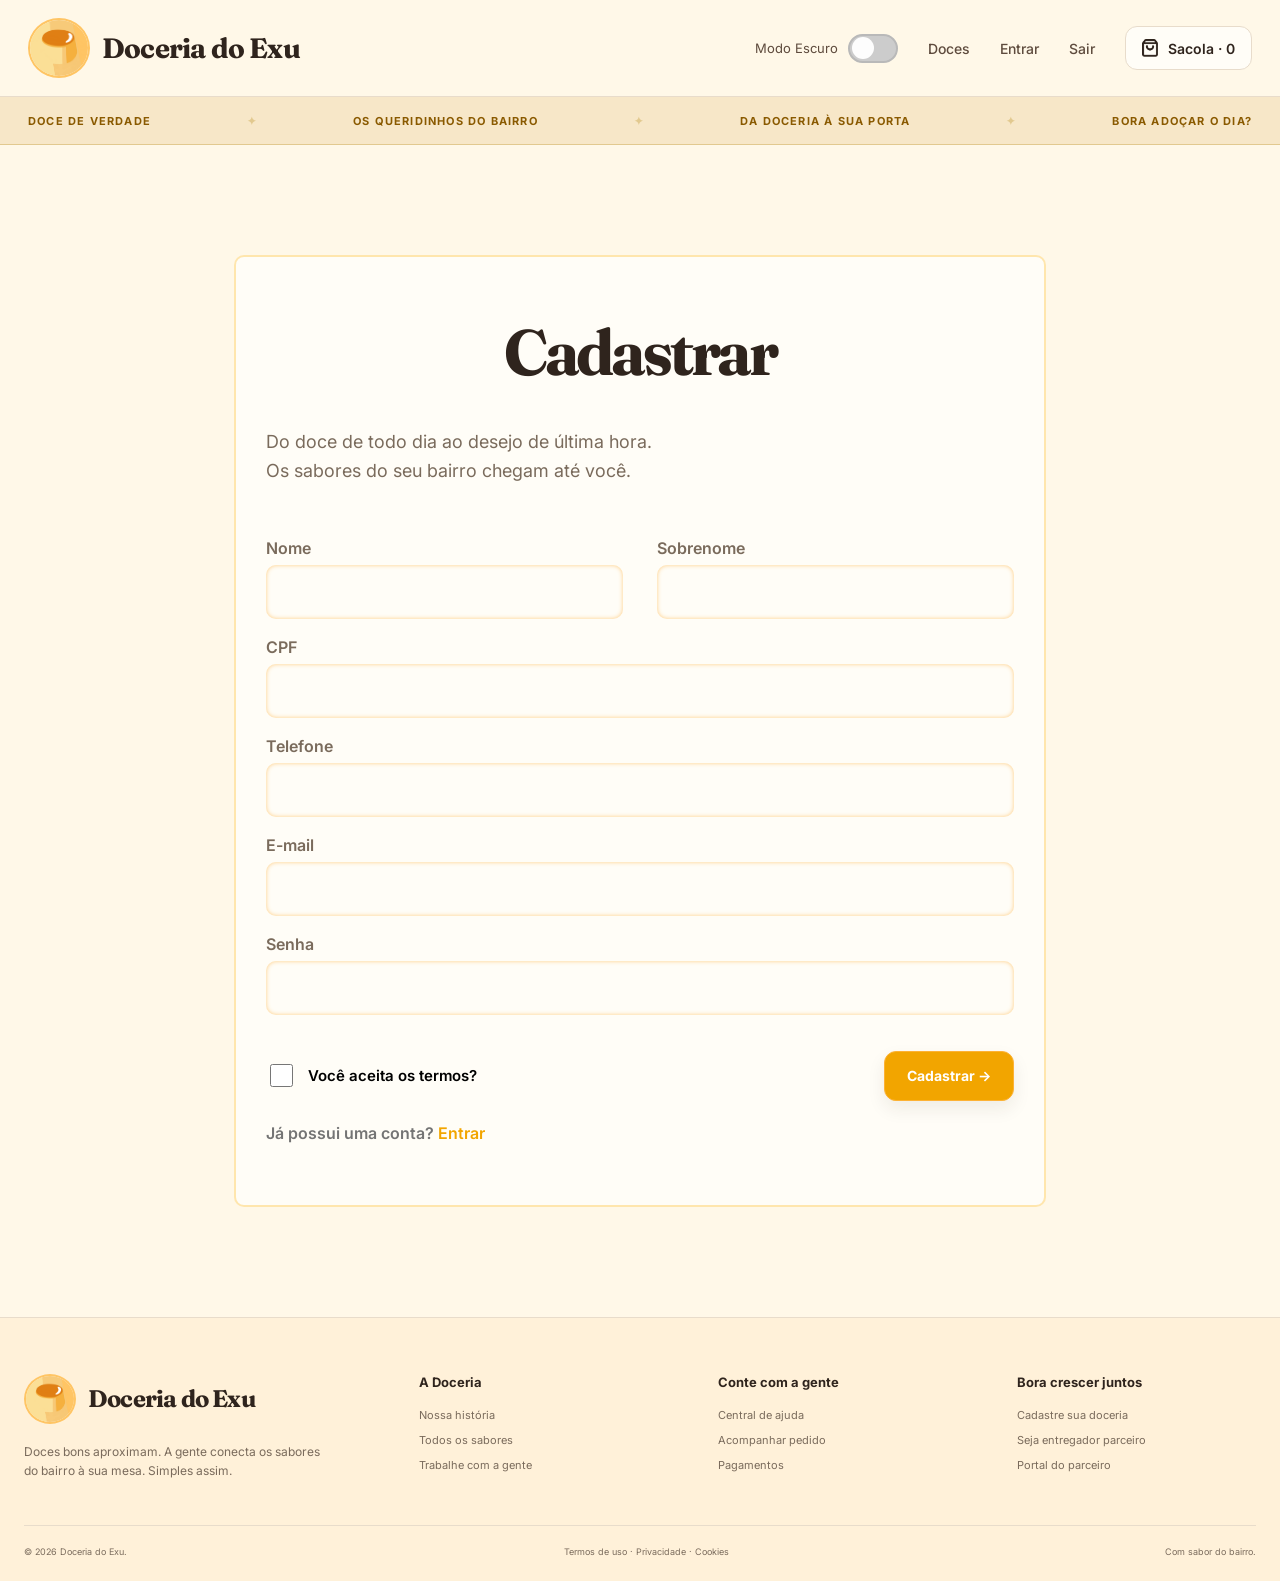
==== cadastro.html @ 5382df93 "Add files via upload" ====
<!doctype html>
<html lang="pt-BR">
<head>
  <meta charset="UTF-8">
  <meta name="viewport" content="width=device-width, initial-scale=1.0">
  <title>Cadastrar | Doceria do Exu</title>
  <link rel="stylesheet" href="style.css">
  <script src="script.js" defer></script>
</head>

<body>
  <header class="header">
    <a class="brand" href="index.html">
      <span class="brand-logo">
        <img src="Logo.png" alt="">
      </span>
      <span>Doceria do Exu</span>
    </a>

    <nav class="header-nav">
      <div class="darkMode">
        <p>Modo Escuro</p>
        <label class="btnDark">
          <input type="checkbox" id="btnDark">
          <div class="bolinha"></div>
        </label>
      </div>
      <a href="doces.html">Doces</a>
      <a href="entrar.html">Entrar</a>
      <a class="Sair">Sair</a>
      <a class="bag-button" href="sacola.html">
        <div class="img"></div>
        Sacola · 0
      </a>
    </nav>
  </header>

  <div class="benefits">
    <span>DOCE DE VERDADE</span>
    <b>✦</b>
    <span>OS QUERIDINHOS DO BAIRRO</span>
    <b>✦</b>
    <span>DA DOCERIA À SUA PORTA</span>
    <b>✦</b>
    <span>BORA ADOÇAR O DIA?</span>
  </div>

  <main class="auth-main">
    <form class="auth-card" action="#" method="post">
      <h1>Cadastrar</h1>

      <p class="auth-description">
        Do doce de todo dia ao desejo de última hora.<br>
        Os sabores do seu bairro chegam até você.
      </p>

      <div class="form-row">
        <label>
          Nome
          <input type="text" name="nome" required>
        </label>

        <label>
          Sobrenome
          <input type="text" name="sobrenome" required>
        </label>
      </div>

      <label>
        CPF
        <input type="text" name="cpf" inputmode="numeric" required>
      </label>

      <label>
        Telefone
        <input type="tel" name="telefone" required>
      </label>

      <label>
        E-mail
        <input type="email" name="email" required>
      </label>

      <label>
        Senha
        <input type="password" name="senha" required>
      </label>

      <div class="form-footer">
        <label class="checkbox-label">
          <input type="checkbox" name="termos" required>
          Você aceita os termos?
        </label>

        <button class="primary-button" type="submit">
          Cadastrar →
        </button>
      </div>

      <p class="auth-switch">
        Já possui uma conta?
        <a href="entrar.html">Entrar</a>
      </p>
    </form>
  </main>
  <footer class="footer">
    <div class="footer-content container">
      <div class="footer-about">
        <a class="brand" href="index.html">
          <span class="brand-logo">
            <img src="Logo.png" alt="">
          </span>
          <span>Doceria do Exu</span>
        </a>

        <p>
          Doces bons aproximam. A gente conecta os sabores do bairro
          à sua mesa. Simples assim.
        </p>
      </div>

      <div class="footer-column">
        <h3>A Doceria</h3>
        <a href="#">Nossa história</a>
        <a href="doces.html">Todos os sabores</a>
        <a href="#">Trabalhe com a gente</a>
      </div>

      <div class="footer-column">
        <h3>Conte com a gente</h3>
        <a href="#">Central de ajuda</a>
        <a href="pedidos.html">Acompanhar pedido</a>
        <a href="#">Pagamentos</a>
      </div>

      <div class="footer-column">
        <h3>Bora crescer juntos</h3>
        <a href="#">Cadastre sua doceria</a>
        <a href="#">Seja entregador parceiro</a>
        <a href="#">Portal do parceiro</a>
      </div>
    </div>

    <div class="footer-bottom container">
      <span>© 2026 Doceria do Exu.</span>
      <span>Termos de uso · Privacidade · Cookies</span>
      <span>Com sabor do bairro.</span>
    </div>
  </footer>
</body>
</html>
</body>
</html>
---- style.css ----
@import url("https://fonts.googleapis.com/css2?family=Fraunces:opsz,wght@9..144,700&family=Inter:wght@400;500;600;700;800&display=swap");

:root {
  --background: #fff8e8;
  --background-light: #fffdf7;
  --benefit-background: #f7e7c8;
  --white: #FFFDF7;

  --text: #2f241d;
  --text-secondary: #7a6b5c;
  --text-medium: #5e4b3d;

  --orange-text: #8A5A00;
  --orange: #f2a500;
  --orange-dark: #c98900;
  --yellow-border: #e2c98f;
  --border: #e8dccb;

  --green: #39714c;
  --red: #9d5149;

  --title-font: "Fraunces", Georgia, serif;
  --body-font: "Inter", Arial, sans-serif;

  --rodape: #fff1d9;

  --cor-borda-btnDark: #b9b9b9;
  --cor-btnDark: #ccc;
  

}

.dark{
  --background: #271d17;
  --background-light: #3A2C22;
  --benefit-background: #3A2A1D;
  --white: #241A14;

  --orange-text: #d69813;
  --text: #F3E7D8;
  --text-secondary: #CDBBA8;
  --text-medium: #F3E7D8;

  --orange: #F2A500;
  --orange-dark: #c98900;
  --yellow-border: #6A4F3A;
  --border: #6A4F3A;

  --green: #39714c;
  --red: #9d5149;

  --title-font: "Fraunces", Georgia, serif;
  --body-font: "Inter", Arial, sans-serif;

  --rodape: #30251e;

  --cor-borda-btnDark: #df993de0;
  --cor-btnDark: #cc9a5adc;
  

}

.darkMode {
    font-size: 13px;
    font-weight: normal;
    display: flex;
    align-items: center;
    margin-left: 15px;
}

.btnDark {
    width: 50px;
    height: 29px;
    border-radius: 100px;
    background-color: var(--cor-btnDark);
    border: solid 2.5px var(--cor-borda-btnDark);
    margin-left: 10px;
    cursor: pointer;
    display: flex;
    align-items: center;
    position: relative;
    padding: 0 0.8px;
}

.btnDark input {
    display: none;
}

.bolinha {
    width: 22px;
    height: 22px;
    background-color: #fffffff5;
    border-radius: 50%;
    transition: 0.2s;
    margin-left: 1px;
    
}

.dark .bolinha {
    margin-left: 22px;

}


.dark .bag-button .img{
  width: 18px;
  height: 18px;
  background-image: url(sacoladark.png);
  background-size:contain;
  background-repeat: no-repeat;
}


* {
  box-sizing: border-box;
}

html {
  scroll-behavior: smooth;
}

body {
  min-width: 320px;
  min-height: 100vh;
  margin: 0;
  color: var(--text);
  background: var(--background);
  font-family: var(--body-font);
}

img {
  display: block;
  max-width: 100%;
}

a {
  color: inherit;
  text-decoration: none;
}

button,
input,
textarea {
  font: inherit;
}

button,
a {
  cursor: pointer;
  transition:
    transform 0.18s ease,
    box-shadow 0.18s ease,
    background-color 0.18s ease;
}

button:hover,
a:hover {
  transform: translateY(-1px);
}

button:focus-visible,
a:focus-visible,
input:focus-visible,
textarea:focus-visible {
  outline: 3px solid #c9890070;
  outline-offset: 3px;
}

h1,
h2,
h3,
p {
  margin-top: 0;
  margin-bottom: 0;
}

h1,
h2 {
  font-family: var(--title-font);
}

.container {
  width: min(1280px, calc(100% - 48px));
  margin-right: auto;
  margin-left: auto;
}

.header {
  min-height: 96px;
  padding: 18px max(28px, calc((100% - 1280px) / 2));
  display: flex;
  align-items: center;
  justify-content: space-between;
  gap: 30px;
  border-bottom: 1px solid var(--border);
  background: var(--background);
}

.brand {
  display: flex;
  align-items: center;
  gap: 12px;
  color: var(--text);
  font-family: var(--title-font);
  font-size: 28px;
  font-weight: 700;
  letter-spacing: -0.8px;
}

.brand-logo {
  width: 62px;
  height: 60px;
  flex: none;
  overflow: hidden;
  border: 2px solid #ffc564;
  border-radius: 50%;
  background: var(--orange);
}

.brand-logo img {
  width: 100%;
  height: 100%;
  object-fit: cover;
}

.header-nav {
  display: flex;
  align-items: center;
  gap: 30px;
  color: var(--text-medium);
  font-size: 14px;
  font-weight: 500;
}

.bag-button {
  min-height: 44px;
  padding: 0 16px;
  display: inline-flex;
  align-items: center;
  gap: 8px;
  border: 1px solid var(--border);
  border-radius: 12px;
  background: var(--white);
  color: var(--text);
  font-weight: 600;
}

.bag-button .img {
  width: 18px;
  height: 18px;
  background-image: url(sacola.png);
  background-size: contain;
  background-repeat: no-repeat;
}

.benefits {
  min-height: 48px;
  padding: 0 max(28px, calc((100% - 1280px) / 2));
  display: flex;
  align-items: center;
  justify-content: space-between;
  gap: 18px;
  border-bottom: 1px solid var(--yellow-border);
  background: var(--benefit-background);
  color: var(--orange-text);
  font-size: 11px;
  font-weight: 700;
  letter-spacing: 1.2px;
}

.benefits b {
  color: var(--yellow-border);
}

.primary-button {
  min-height: 50px;
  padding: 0 22px;
  display: inline-flex;
  align-items: center;
  justify-content: center;
  border: 1px solid #fdb235;
  border-radius: 12px;
  background: var(--orange);
  color: #fff;
  font-size: 14px;
  font-weight: 700;
  box-shadow: 0 8px 18px rgba(47, 36, 29, 0.08);
}

.hero {
  position: relative;
  padding-top: 415px;
}

.hero-background {
  position: absolute;
  inset: 0 0 auto;
  width: 100%;
  height: 450px;
  object-fit: cover;
  object-position: center 55%;
}

.hero-card {
  position: relative;
  z-index: 1;
  min-height: 510px;
  padding: 30px;
  border: 2px solid var(--border);
  border-radius: 10px;
  background: var(--white);
  margin-top: 80px;
}

.pill {
  display: inline-flex;
  padding: 8px 12px;
  border: 1px solid var(--orange);
  border-radius: 999px;
  background: var(--background);
  color: var(--orange);
  font-size: 12px;
  font-weight: 700;
  letter-spacing: 1.5px;
}

.hero-card h1 {
  margin: 18px 0 14px;
  font-size: 48px;
  line-height: 1.02;
  letter-spacing: -3.2px;
}

.hero-description {
  color: var(--text-secondary);
  font-size: 15px;
  line-height: 1.6;
}

.field-title {
  display: block;
  margin-top: 24px;
  font-size: 13px;
  font-weight: 600;
}

.address-box {
  min-height: 70px;
  margin-top: 12px;
  padding: 9px 10px 9px 18px;
  display: flex;
  align-items: center;
  gap: 12px;
  border: 1px solid var(--orange);
  border-radius: 18px;
  background: var(--background-light);
}

.address-box > img {
  width: 20px;
  height: 20px;
}

.address-text {
  flex: 1;
  font-size: 14px;
}

.address-text small {
  display: block;
  margin-bottom: 3px;
  color: var(--orange);
  font-size: 10px;
  font-weight: 600;
}

.location-button {
  margin-top: 12px;
  padding: 5px 0;
  display: flex;
  align-items: center;
  gap: 6px;
  border: 0;
  border-bottom: 1px solid var(--yellow-border);
  background: transparent;
  color: #cc9623;
  font-size: 13px;
  font-weight: 600;
}

.location-button img {
  width: 16px;
  height: 16px;
}

.rating {
  width: max-content;
  margin-top: 26px;
  padding: 12px 14px;
  border: 1px solid var(--yellow-border);
  border-radius: 16px;
  background: var(--background);
}

.rating strong {
  letter-spacing: 2px;
}

.rating span {
  margin-left: 18px;
  color: #8a7a68;
  font-size: 13px;
}

.section {
  padding-top: 56px;
  padding-bottom: 48px;
}

.section-heading {
  display: flex;
  align-items: flex-end;
  justify-content: space-between;
  gap: 24px;
}

.section-heading small,
.offer-content small,
.repeat-card small {
  display: block;
  margin-bottom: 10px;
  color: var(--orange-dark);
  font-size: 11px;
  font-weight: 700;
  letter-spacing: 1.8px;
}

.section-heading h2 {
  margin-bottom: 0;
  font-size: 38px;
  line-height: 1.1;
  letter-spacing: -1.3px;
}

.section-heading p {
  margin: 8px 0 0;
  color: var(--text-secondary);
  font-size: 15px;
}

.section-heading > a {
  color: var(--orange-dark);
  font-size: 14px;
  font-weight: 600;
}

.category-grid {
  margin-top: 32px;
  display: grid;
  grid-template-columns: repeat(6, 1fr);
  gap: 24px;
}

.category {
  display: flex;
  flex-direction: column;
  align-items: center;
  gap: 14px;
  font-size: 14px;
  font-weight: 600;
}

.category img {
  width: 116px;
  height: 108px;
  border-radius: 999px;
  background: #f0ebe1;
  object-fit: cover;
}

.offers {
  padding-bottom: 64px;
  display: grid;
  grid-template-columns: 1fr 1fr;
  gap: 24px;
}

.offer-card {
  position: relative;
  min-height: 254px;
  padding: 28px;
  overflow: hidden;
  border: 1px solid var(--border);
  border-radius: 24px;
  background: var(--white);
}

.offer-content {
  position: relative;
  z-index: 1;
}

.offer-card h2 {
  font-size: 30px;
  line-height: 1.05;
}

.offer-card button,
.offer-card a {
  display: inline-flex;
  margin: 4px 0 14px;
  padding: 9px 12px;
  border: 1px solid #fdb235;
  border-radius: 10px;
  background: var(--orange);
  color: #fff;
  font-size: 12px;
  font-weight: 700;
}

.offer-card p {
  width: 48%;
  color: var(--text-secondary);
  font-size: 10px;
}

.offer-card > img {
  position: absolute;
  inset: 0 0 0 auto;
  width: 42%;
  height: 100%;
  border-radius: 44px 0 0 44px;
  object-fit: cover;
}

.popular-section {
  padding: 64px 0;
  
}

.product-grid {
  display: grid;
  grid-template-columns: repeat(3, 1fr);
  gap: 20px;
}

.product-grid-four {
  margin-top: 30px;
  grid-template-columns: repeat(4, 1fr);
  gap: 24px;
}

.product-card {
  overflow: hidden;
  border: 1px solid var(--border);
  border-radius: 18px;
  background: #fff;
}

.product-image {
  position: relative;
  height: 182px;
  overflow: hidden;
}

.product-image > img {
  width: 100%;
  height: 100%;
  object-fit: cover;
}

.product-image > span {
  position: absolute;
  top: 12px;
  left: 12px;
  padding: 6px 10px;
  border-radius: 999px;
  background: var(--background-accent);
  color: #8a5a00;
  font-size: 10px;
  font-weight: 600;
}

.product-content {
  padding: 16px;
  background-color: var(--white);
}

.product-content > small {
  color: #8a5a00;
  font-size: 10px;
  font-weight: 700;
  letter-spacing: 1px;
}

.product-content h3 {
  min-height: 40px;
  margin: 6px 0;
  font-size: 17px;
  font-weight: 500;
  line-height: 1.15;
}

.product-content > p {
  min-height: 38px;
  margin-bottom: 6px;
  color: var(--text-secondary);
  font-size: 12px;
  line-height: 1.55;
}

.product-time {
  color: var(--text-secondary);
  font-size: 11px;
}

.product-bottom {
  margin-top: 12px;
  display: flex;
  align-items: center;
  justify-content: space-between;
  gap: 12px;
}

.product-bottom strong {
  font-size: 18px;
}

.product-bottom button {
  min-height: 42px;
  padding: 0 14px;
  border: 1px solid var(--orange);
  border-radius: 12px;
  background: var(--orange);
  color: var(--text);
  font-size: 13px;
  font-weight: 600;
}

.steps-section {
  padding-top: 76px;
  padding-bottom: 76px;
}

.steps-grid {
  margin-top: 30px;
  display: grid;
  grid-template-columns: repeat(3, 1fr);
  gap: 60px;
}

.step {
  display: flex;
  align-items: flex-start;
  gap: 14px;
}

.step-number {
  width: 42px;
  height: 42px;
  flex: none;
  display: grid;
  place-items: center;
  border-radius: 12px;
  background: #ffc45d;
  color: #8a5a00;
  font-size: 11px;
  font-weight: 700;
}

.step small {
  font-size: 9px;
  font-weight: 700;
  letter-spacing: 1px;
}

.step h3 {
  margin: 5px 0;
  font-family: var(--title-font);
  font-size: 18px;
}

.step p {
  color: var(--text-secondary);
  font-size: 11px;
  line-height: 1.5;
}

.footer {
  padding: 56px 0 24px;
  border-top: 1px solid var(--border);
  background: var(--rodape);
}

.footer-content {
  display: grid;
  grid-template-columns: 1.4fr repeat(3, 1fr);
  gap: 60px;
}

.footer-about .brand {
  font-size: 24px;
}

.footer-about .brand-logo {
  width: 52px;
  height: 50px;
}

.footer-about p {
  max-width: 300px;
  margin-top: 18px;
  color: var(--text-secondary);
  font-size: 12px;
  line-height: 1.6;
}

.footer-column h3 {
  margin-bottom: 18px;
  font-family: var(--body-font);
  font-size: 13px;
}

.footer-column a {
  display: block;
  margin: 11px 0;
  color: var(--text-secondary);
  font-size: 11px;
}

.footer-bottom {
  margin-top: 42px;
  padding-top: 20px;
  display: flex;
  justify-content: space-between;
  gap: 20px;
  border-top: 1px solid var(--border);
  color: var(--text-secondary);
  font-size: 9px;
}

.catalog-main,
.orders-main {
  padding-top: 40px;
  padding-bottom: 64px;
}

.breadcrumb {
  margin-bottom: 24px;
  display: flex;
  gap: 8px;
  color: var(--text-secondary);
  font-size: 12px;
}

.catalog-header {
  display: flex;
  align-items: center;
  justify-content: space-between;
  gap: 30px;
}

.catalog-header h1,
.orders-main > h1 {
  margin-bottom: 10px;
  font-size: 48px;
  line-height: 1.1;
  letter-spacing: -1.7px;
}

.catalog-header p,
.page-description {
  color: var(--text-secondary);
  font-size: 15px;
  line-height: 1.5;
}

.delivery-address {
  padding: 16px;
  display: flex;
  align-items: center;
  gap: 12px;
  border: 1px solid var(--border);
  border-radius: 12px;
  background: var(--background-light);
  font-size: 11px;
}

.delivery-address img {
  width: 20px;
  height: 20px;
}

.delivery-address span {
  display: flex;
  flex-direction: column;
  gap: 5px;
}

.delivery-address strong {
  font-size: 13px;
}

.store-information {
  margin: 20px 0 24px;
  display: flex;
  flex-wrap: wrap;
  gap: 24px;
  color: var(--text-medium);
  font-size: 12px;
}

.store-information strong {
  color: var(--green);
}

.search-box {
  height: 52px;
  padding: 0 18px;
  display: flex;
  align-items: center;
  gap: 12px;
  border: 1px solid var(--border);
  border-radius: 12px;
  background: #fff;
}

.search-box img {
  width: 20px;
  height: 20px;
}

.search-box input {
  width: 100%;
  border: 0;
  outline: 0;
  color: var(--text-secondary);
  background: transparent;
  font-size: 14px;
}

.filters {
  padding: 20px 0;
  display: flex;
  gap: 10px;
  overflow-x: auto;
  border-bottom: 1px solid var(--border);
}

.filters a {
  padding: 11px 16px;
  flex: none;
  border-radius: 12px;
  background: var(--background-light);
  color: var(--text-medium);
  font-size: 13px;
  font-weight: 500;
}

.filters a.active {
  background: var(--orange);
  color: #fff;
}

.catalog-layout {
  margin-top: 24px;
  display: grid;
  grid-template-columns: minmax(0, 1fr) 270px;
  align-items: flex-start;
  gap: 32px;
}

.results-header {
  margin-bottom: 20px;
  display: flex;
  align-items: center;
  justify-content: space-between;
  gap: 20px;
}

.results-header h2 {
  margin: 0;
  font-size: 28px;
}

.results-header h2 small,
.results-header > span {
  color: var(--text-secondary);
  font-family: var(--body-font);
  font-size: 12px;
  font-weight: 400;
}

.catalog-sidebar,
.orders-sidebar {
  display: grid;
  gap: 18px;
}

.sidebar-card {
  padding: 20px;
  border: 1px solid var(--border);
  border-radius: 18px;
  background: var(--background-light);
}

.sidebar-card h3 {
  margin-bottom: 16px;
  display: flex;
  justify-content: space-between;
  font-family: var(--title-font);
  font-size: 19px;
}

.sidebar-card h3 small {
  color: #8a5a00;
  font-family: var(--body-font);
  font-size: 10px;
  font-weight: 400;
}

.sidebar-card p {
  margin: 12px 0;
  color: var(--text-secondary);
  font-size: 11px;
  line-height: 1.5;
}

.sidebar-card button {
  width: 100%;
  min-height: 38px;
  padding: 8px;
  border: 1px solid var(--border);
  border-radius: 10px;
  background: #fff;
  font-size: 11px;
  font-weight: 600;
}

.empty-bag {
  padding: 32px 0;
  display: flex;
  flex-direction: column;
  align-items: center;
  gap: 12px;
  text-align: center;
}

.empty-bag img {
  width: 42px;
  height: 42px;
  padding: 10px;
  border-radius: 50%;
  background: var(--background-accent);
}

.empty-bag strong {
  font-size: 12px;
}

.orders-layout {
  margin-top: 24px;
  display: grid;
  grid-template-columns: minmax(0, 856px) 1fr;
  align-items: start;
  gap: 32px;
}

.current-order {
  overflow: hidden;
  border: 1px solid #e3c68f;
  border-radius: 18px;
  background: #fff;
}

.order-header {
  padding: 24px;
  display: flex;
  justify-content: space-between;
  gap: 20px;
}

.order-header > div {
  display: flex;
  flex-direction: column;
  gap: 6px;
}

.order-header small {
  color: var(--text-secondary);
  font-size: 12px;
}

.status {
  height: max-content;
  padding: 6px 10px;
  border-radius: 999px;
  font-size: 11px;
  font-weight: 600;
}

.status-progress {
  background: var(--background-accent);
  color: #8a5a00;
}

.status-delivered {
  background: #edf5ec;
  color: var(--green);
}

.status-cancelled {
  background: #faeeeb;
  color: var(--red);
}

.tracking {
  padding: 24px;
  background: var(--background);
}

.delivery-time {
  display: flex;
  align-items: center;
  gap: 14px;
}

.delivery-icon {
  width: 48px;
  height: 48px;
  flex: none;
  display: grid;
  place-items: center;
  border-radius: 14px;
  background: var(--background-accent);
}

.delivery-time p {
  margin: 0;
  display: flex;
  flex-direction: column;
  color: var(--text-medium);
  font-size: 12px;
}

.delivery-time p strong {
  margin-top: 4px;
  color: var(--text);
  font-family: var(--title-font);
  font-size: 30px;
}

.delivery-time > b {
  margin-left: auto;
  color: var(--green);
  font-size: 12px;
}

.tracking-steps {
  margin-top: 24px;
  display: grid;
  grid-template-columns: repeat(4, 1fr);
}

.tracking-step {
  position: relative;
  display: flex;
  flex-direction: column;
  gap: 5px;
  color: var(--text-secondary);
  font-size: 11px;
}

.tracking-step::after {
  position: absolute;
  top: 14px;
  right: 0;
  left: 30px;
  height: 2px;
  background: var(--border);
  content: "";
}

.tracking-step:last-child::after {
  display: none;
}

.tracking-step.completed::after {
  background: var(--orange);
}

.tracking-step > span {
  z-index: 1;
  width: 30px;
  height: 30px;
  display: grid;
  place-items: center;
  border-radius: 50%;
  background: #f2ebdd;
}

.tracking-step.completed > span {
  background: var(--orange);
  color: var(--text);
}

.tracking-step strong {
  font-size: 12px;
  font-weight: 500;
}

.tracking-message {
  margin: 20px 0 0;
  color: var(--text-medium);
  font-size: 12px;
}

.order-summary {
  padding: 24px;
}

.order-store {
  display: flex;
  justify-content: space-between;
}

.order-store small {
  color: var(--text-secondary);
}

.order-item {
  margin-top: 18px;
  display: flex;
  align-items: center;
  gap: 14px;
}

.order-item img {
  width: 64px;
  height: 64px;
  flex: none;
  border-radius: 12px;
  object-fit: cover;
}

.order-item > span {
  display: flex;
  flex: 1;
  flex-direction: column;
  gap: 5px;
  font-size: 14px;
}

.order-item small {
  color: var(--text-secondary);
  font-size: 12px;
}

.order-item > b {
  font-size: 14px;
}

.order-total {
  margin-top: 18px;
  padding-top: 18px;
  display: flex;
  align-items: center;
  justify-content: space-between;
  border-top: 1px solid var(--border);
}

.order-total > span {
  display: flex;
  flex-direction: column;
  gap: 5px;
  font-size: 12px;
}

.order-total small {
  color: var(--text-secondary);
  font-size: 11px;
}

.order-total > strong {
  font-size: 20px;
}

.order-actions {
  margin-top: 18px;
  display: flex;
  align-items: center;
  gap: 10px;
}

.order-actions button {
  min-height: 44px;
  padding: 0 16px;
  border: 1px solid var(--border);
  border-radius: 12px;
  background: #fff;
  font-size: 13px;
  font-weight: 600;
}

.order-actions .primary-action {
  border-color: var(--orange);
  background: var(--orange);
}

.order-actions a {
  margin-left: auto;
  font-size: 12px;
}

.history-title {
  margin-top: 40px;
}

.order-history {
  display: grid;
  gap: 18px;
}

.history-card {
  padding: 22px;
  border: 1px solid var(--border);
  border-radius: 18px;
  background: #fff;
}

.history-card > header {
  display: flex;
  align-items: center;
  justify-content: space-between;
  gap: 20px;
}

.history-card > header > div {
  display: flex;
  align-items: center;
  gap: 12px;
}

.history-card > header small {
  color: var(--text-secondary);
  font-size: 12px;
}

.history-content {
  margin-top: 18px;
  display: flex;
  align-items: center;
  gap: 16px;
}

.history-content img {
  width: 72px;
  height: 72px;
  flex: none;
  border-radius: 12px;
  object-fit: cover;
}

.history-content > span {
  display: flex;
  flex: 1;
  flex-direction: column;
  gap: 6px;
}

.history-content small {
  color: var(--text-secondary);
  font-size: 12px;
}

.history-content a {
  font-size: 12px;
  font-weight: 600;
}

.history-card > footer {
  margin-top: 18px;
  display: flex;
  align-items: center;
  justify-content: space-between;
}

.history-card button {
  padding: 10px 14px;
  border: 1px solid var(--border);
  border-radius: 10px;
  background: #fff;
  font-size: 11px;
}

.stars {
  color: var(--orange);
  font-size: 11px;
}

.sidebar-card hr {
  border: 0;
  border-top: 1px solid var(--border);
}

.delivery-code {
  padding: 12px;
  display: flex;
  align-items: center;
  justify-content: space-between;
  border-radius: 10px;
  background: var(--background);
}

.delivery-code > span {
  display: flex;
  flex-direction: column;
  gap: 4px;
  font-size: 11px;
}

.delivery-code small {
  color: var(--text-secondary);
  font-size: 9px;
}

.delivery-code > strong {
  font-size: 20px;
  letter-spacing: 3px;
}

.repeat-card {
  overflow: hidden;
  border: 1px solid var(--border);
  border-radius: 18px;
  background: var(--background);
}

.repeat-card > img {
  width: 100%;
  height: 170px;
  object-fit: cover;
}

.repeat-card > div {
  padding: 18px;
}

.repeat-card h3 {
  margin-bottom: 10px;
  font-family: var(--title-font);
  font-size: 22px;
}

.repeat-card p {
  color: var(--text-secondary);
  font-size: 11px;
  line-height: 1.5;
}

.repeat-card a {
  color: #8a5a00;
  font-size: 12px;
  font-weight: 600;
}

.auth-main {
  min-height: calc(100vh - 144px);
  padding: 110px 24px;
}

.auth-card {
  width: min(812px, 100%);
  min-height: 800px;
  margin: auto;
  padding: 62px 30px;
  border: 2.5px solid rgba(255, 174, 0, 0.301);
  border-radius: 10px;
  background: var(--white);
}

.auth-card-login {
  min-height: 700px;
}

.auth-card h1 {
  margin-bottom: 0;
  text-align: center;
  font-size: 64px;
  line-height: 1.02;
  letter-spacing: -3.2px;
}

.auth-description {
  margin: 44px 0 34px;
  color: var(--text-secondary);
  font-size: 18px;
  line-height: 1.6;
}

.auth-card > label,
.form-row label {
  margin-top: 18px;
  display: flex;
  flex-direction: column;
  gap: 7px;
  color: var(--text-secondary);
  font-size: 16px;
  font-weight: 600;
}

.auth-card input:not([type="checkbox"]) {
  width: 100%;
  height: 54px;
  padding: 0 14px;
  border: 0;
  border-radius: 10px;
  outline: 0;
  background: var(--background-light);
  box-shadow: inset 0 0 4px rgba(255, 198, 113, 0.9);
}

.form-row {
  display: grid;
  grid-template-columns: 1fr 1fr;
  gap: 34px;
}

.form-footer {
  margin-top: 36px;
  display: flex;
  align-items: center;
  justify-content: space-between;
  gap: 20px;
}

.checkbox-label {
  display: flex;
  align-items: center;
  gap: 12px;
  color: #000;
  font-size: 15px;
  font-weight: 600;
}

.checkbox-label input {
  width: 23px;
  height: 23px;
  accent-color: var(--orange);
}

.auth-switch {
  margin-top: 22px;
  color: #747474;
  font-size: 16px;
  font-weight: 600;
}

.auth-switch a {
  color: var(--orange);
}

.login-action {
  margin-top: 68px;
  display: flex;
  justify-content: flex-end;
}



header.cabecalho-sacola {
  background: var(--background-light);
  border-bottom: 1px solid var(--border);
}

.cabecalho {
  min-height: 96px;
  display: flex;
  align-items: center;
  justify-content: space-between;
  gap: 24px;
}

.marca {
  font-size: 26px;
  font-weight: bold;
  text-decoration: none;
  font-family: var(--title-font);
}

.sacola {
  padding: 10px 16px;
  background: white;
  border: 1px solid #d8c7b1;
  border-radius: 12px;
}



main.sacola-main {
  padding-block: 56px;
}

.introducao {
  display: flex;
  align-items: flex-end;
  justify-content: space-between;
  gap: 24px;
  margin-bottom: 40px;
  font-size: 25px;
}

.etiqueta {
  margin-bottom: 8px;
  margin-top: 50px;
  color: var(--orange-text);
  font-size: 11px;
  font-weight: bold;
  letter-spacing: 2px;
}

.descricao {
  margin-top: 12px;
  color: var(--secundario);
  font-size: 14px;
}

.voltar {
  color: var(--orange-text);
  font-size: 14px;
  text-underline-offset: 5px;
  white-space: nowrap;
}

.layout {
  display: grid;
  grid-template-columns: minmax(0, 1.5fr) minmax(320px, 0.8fr);
  align-items: start;
  gap: 28px;
}

.coluna {
  display: grid;
  gap: 24px;
}

.painel {
  overflow: hidden;
  background: var(--background-light);
  border: 1px solid var(--border);
  border-radius: 24px;
  padding: 30px;
  
}
.painel1 {
  overflow: hidden;
  background: var(--background-light);
  border: 1px solid var(--border);
  border-radius: 24px;
  padding: 30px;
  
  margin-bottom: 80px;
  
}
.etiqueta1 {
  margin-bottom: 8px;
  margin-top: 10px;
  color: #a56f00;
  font-size: 11px;
  font-weight: bold;
  letter-spacing: 2px;
}

.painel-topo {
  display: flex;
  align-items: center;
  justify-content: space-between;
  padding: 24px 28px;
  border-bottom: 1px solid var(--border);
}

.muted {
  color: var(--secundario);
  font-size: 12px;
}

.item {
  display: grid;
  grid-template-columns: 80px minmax(0, 1fr) auto;
  gap: 20px;
  padding: 28px;
}

.item + .item {
  border-top: 1px solid var(--border);
}

.miniatura {
  display: grid;
  place-items: center;
  width: 80px;
  height: 90px;
  border-radius: 16px;
  background: var(--background-light);
  font-size: 36px;
}

.item h3 {
  font-size: 21px;
  line-height: 1.2;
}

.item .muted {
  margin-top: 8px;
}

.remover {
  margin-top: 12px;
  padding: 0;
  background: none;
  border: none;
  color: #946400;
  font-size: 12px;
  text-decoration: underline;
  text-underline-offset: 4px;
}

.item-acoes {
  display: flex;
  flex-direction: column;
  align-items: flex-end;
  justify-content: space-between;
  gap: 16px;
}

.quantidade {
  display: flex;
  align-items: center;
  overflow: hidden;
  background: var(--background);
  border: 1px solid #d8c7b1;
  border-radius: 12px;
}

.quantidade button {
  width: 36px;
  height: 40px;
  background: none;
  border: none;
  color: var(--text);
  font-size: 20px;
}

.quantidade span {
  min-width: 24px;
  text-align: center;
  font-size: 14px;
  font-weight: bold;
}



.endereco {
  display: flex;
  align-items: center;
  justify-content: space-between;
  gap: 16px;
  margin-top: 20px;
  padding: 16px;
  background: var(--background-light);
  border: 1px solid var(--yellow-border);
  border-radius: 16px;
  font-style: normal;
  font-size: 14px;
}

.endereco p {
  margin-top: 4px;
}

.alterar {
  padding: 0;
  background: none;
  border: none;
  color: #946400;
  font-size: 12px;
  font-weight: bold;
  text-align: left;
}

.rotulo {
  display: block;
  margin-top: 20px;
  margin-bottom: 8px;
  font-size: 12px;
  font-weight: bold;
}

textarea,
.cupom input {
  width: 100%;
  padding: 14px 16px;
  background: var(--background);
  border: 1px solid #ddd2c4;
  border-radius: 14px;
  color: var(--text);
  font-size: 14px;
}

textarea {
  min-height: 100px;
  resize: vertical;
}

fieldset {
  margin: 0;
  padding: 0;
  border: 0;
  min-width: 0;
}

legend {
  padding: 0;
  font-family: var(--title-font);
  font-size: 25px;
  font-weight: bold;
}

.pagamentos {
  display: grid;
  grid-template-columns: 1fr 1fr;
  gap: 12px;
  margin-top: 20px;
}

.opcao {
  display: flex;
  align-items: center;
  gap: 12px;
  padding: 16px;
  border: 1px solid #ddd2c4;
  border-radius: 16px;
  cursor: pointer;
  font-size: 14px;
}

.opcao:has(input:checked) {
  background: var(--background-light);
  border-color: #d49409;
}

.opcao input {
  accent-color: #a56f00;
}

.opcao small {
  display: block;
  margin-top: 4px;
}

.resumo {
  position: sticky;
  top: 24px;
  padding: 28px;
  background: var(--background-light);
  border: 1px solid var(--yellow-border);
  border-radius: 24px;
  box-shadow: 0 18px 50px #2f241d14;
}

.resumo h2 {
  font-size: 28px;
}

.cupom {
  display: flex;
  gap: 8px;
}

.cupom input {
  min-width: 0;
  background: white;
}

.cupom button {
  padding: 12px 16px;
  background: var(--orange);
  border: 1px solid var(--orange-dark);
  border-radius: 12px;
  color: #2f241d;
  font-size: 12px;
  font-weight: bold;
}

dl {
  display: grid;
  gap: 16px;
  margin: 24px 0;
  padding: 24px 0;
  border-block: 1px solid var(--yellow-border);
  font-size: 14px;
}

dl div,
.total {
  display: flex;
  justify-content: space-between;
  align-items: center;
  gap: 16px;
}

dt {
  color: var(--secundario);
}

dd {
  margin: 0;
}

.total small {
  display: block;
  margin-top: 4px;
  color: var(--secundario);
  font-size: 11px;
}

.total strong {
  font-family: var(--title-font);
  font-size: 32px;
}

.finalizar {
  width: 100%;
  min-height: 56px;
  margin-top: 28px;
  padding: 16px;
  background: var(--orange);
  border: 1px solid #e09e2c;
  border-radius: 16px;
  color: #2f241d;
  font-weight: bold;
  box-shadow: 0 10px 22px #2f241d16;
}

.finalizar:hover {
  background: #d99505;
}

.aviso {
  margin-top: 16px;
  color: var(--secundario);
  font-size: 11px;
  line-height: 1.6;
}
.item img{
  
  width: 70px;
  height: 70px;
  flex: none;
  border-radius: 12px;
  object-fit: cover;

}

@media (max-width: 900px) {
  .header {
    min-height: 78px;
    padding: 16px 20px;
  }

  .brand {
    font-size: 21px;
  }

  .brand-logo {
    width: 48px;
    height: 46px;
  }

  .header-nav > a:first-child {
    display: none;
  }

  .benefits {
    justify-content: center;
    padding: 0 16px;
    text-align: center;
  }

  .benefits span:not(:first-child),
  .benefits b {
    display: none;
  }

  .hero {
    padding-top: 270px;
  }

  .hero-background {
    height: 310px;
  }

  .hero-card {
    min-height: auto;
    padding: 24px;
  }

  .address-box {
    align-items: stretch;
    flex-wrap: wrap;
  }

  .address-text {
    min-width: 70%;
  }

  .address-box .primary-button {
    width: 100%;
  }

  .category-grid {
    grid-template-columns: repeat(3, 1fr);
  }

  .offers {
    grid-template-columns: 1fr;
  }

  .product-grid-four {
    grid-template-columns: repeat(2, 1fr);
  }

  .steps-grid {
    grid-template-columns: 1fr;
    gap: 30px;
  }

  .footer-content {
    grid-template-columns: 1fr 1fr;
  }

  .footer-bottom {
    flex-direction: column;
  }

  .catalog-header {
    align-items: flex-start;
    flex-direction: column;
  }

  .delivery-address {
    width: 100%;
  }

  .catalog-layout,
  .orders-layout {
    grid-template-columns: 1fr;
  }

  .catalog-sidebar,
  .orders-sidebar {
    grid-template-columns: repeat(2, 1fr);
  }

  .repeat-card {
    grid-column: span 2;
  }

  .product-grid {
    grid-template-columns: repeat(2, 1fr);
  }

  .auth-main {
    padding-top: 64px;
  }

  .auth-card {
    min-height: auto;
  }

  /* Sacola Mobile 900px */
  .layout {
    grid-template-columns: 1fr;
  }

  .resumo {
    position: static;
  }
}

@media (max-width: 600px) {
  /* Sacola Mobile 600px */
  .cabecalho {
    min-height: 80px;
  }

  .marca {
    font-size: 22px;
  }

  main.sacola-main {
    padding-block: 32px;
  }

  .introducao {
    flex-direction: column;
    align-items: flex-start;
  }

  .painel-topo,
  .conteudo,
  .resumo {
    padding: 20px;
  }

  .item {
    grid-template-columns: 64px 1fr;
    padding: 20px;
    gap: 16px;
  }

  .miniatura {
    width: 64px;
    height: 80px;
  }

  .item-acoes {
    grid-column: 1 / -1;
    flex-direction: row;
    align-items: center;
  }

  .pagamentos {
    grid-template-columns: 1fr;
  }

  .endereco {
    flex-direction: column;
    align-items: flex-start;
  }
}

@media (max-width: 560px) {
  .container {
    width: calc(100% - 32px);
  }

  .brand {
    gap: 8px;
    font-size: 18px;
  }

  .brand-logo {
    width: 42px;
    height: 42px;
  }

  .header-nav > a:not(.bag-button) {
    display: none;
  }

  .bag-button {
    padding: 0 10px;
  }

  .hero-card h1 {
    font-size: 42px;
    letter-spacing: -2px;
  }

  .hero-description {
    font-size: 15px;
  }

  .rating {
    width: 100%;
    line-height: 1.7;
  }

  .rating span {
    display: block;
    margin-left: 0;
  }

  .section-heading {
    align-items: flex-start;
  }

  .section-heading h2 {
    font-size: 30px;
  }

  .section-heading > a {
    display: none;
  }

  .category-grid {
    gap: 18px 8px;
  }

  .category img {
    width: 88px;
    height: 82px;
  }

  .category {
    font-size: 12px;
  }

  .offer-card {
    min-height: 230px;
    padding: 22px;
  }

  .offer-card > img {
    width: 60%;
    opacity: 0.35;
  }

  .offer-card p {
    width: 65%;
  }

  .product-grid,
  .product-grid-four {
    grid-template-columns: 1fr;
  }

  .footer-content {
    grid-template-columns: 1fr;
  }

  .footer-column {
    display: none;
  }

  .catalog-header h1,
  .orders-main > h1 {
    font-size: 38px;
  }

  .catalog-sidebar,
  .orders-sidebar {
    grid-template-columns: 1fr;
  }

  .repeat-card {
    grid-column: auto;
  }

  .results-header {
    align-items: flex-start;
  }

  .results-header > span {
    text-align: right;
  }

  .delivery-time {
    flex-wrap: wrap;
  }

  .delivery-time > b {
    margin-left: 62px;
  }

  .tracking-step strong {
    font-size: 10px;
  }

  .tracking-step small {
    font-size: 9px;
  }

  .order-summary {
    padding: 18px;
  }

  .order-actions {
    flex-wrap: wrap;
  }

  .order-actions a {
    width: 100%;
    margin-left: 0;
  }

  .history-card > header,
  .history-card > header > div {
    align-items: flex-start;
    flex-direction: column;
  }

  .history-content > a {
    display: none;
  }

  .auth-main {
    padding: 32px 16px 64px;
  }

  .auth-card {
    padding: 38px 20px;
  }

  .auth-card h1 {
    font-size: 42px;
  }

  .auth-description {
    margin: 30px 0 22px;
    font-size: 15px;
  }

  .form-row {
    grid-template-columns: 1fr;
    gap: 0;
  }

  .form-footer {
    align-items: stretch;
    flex-direction: column;
  }

  .form-footer .primary-button,
  .login-action .primary-button {
    width: 100%;
  }

  .login-action {
    margin-top: 38px;
  }
}
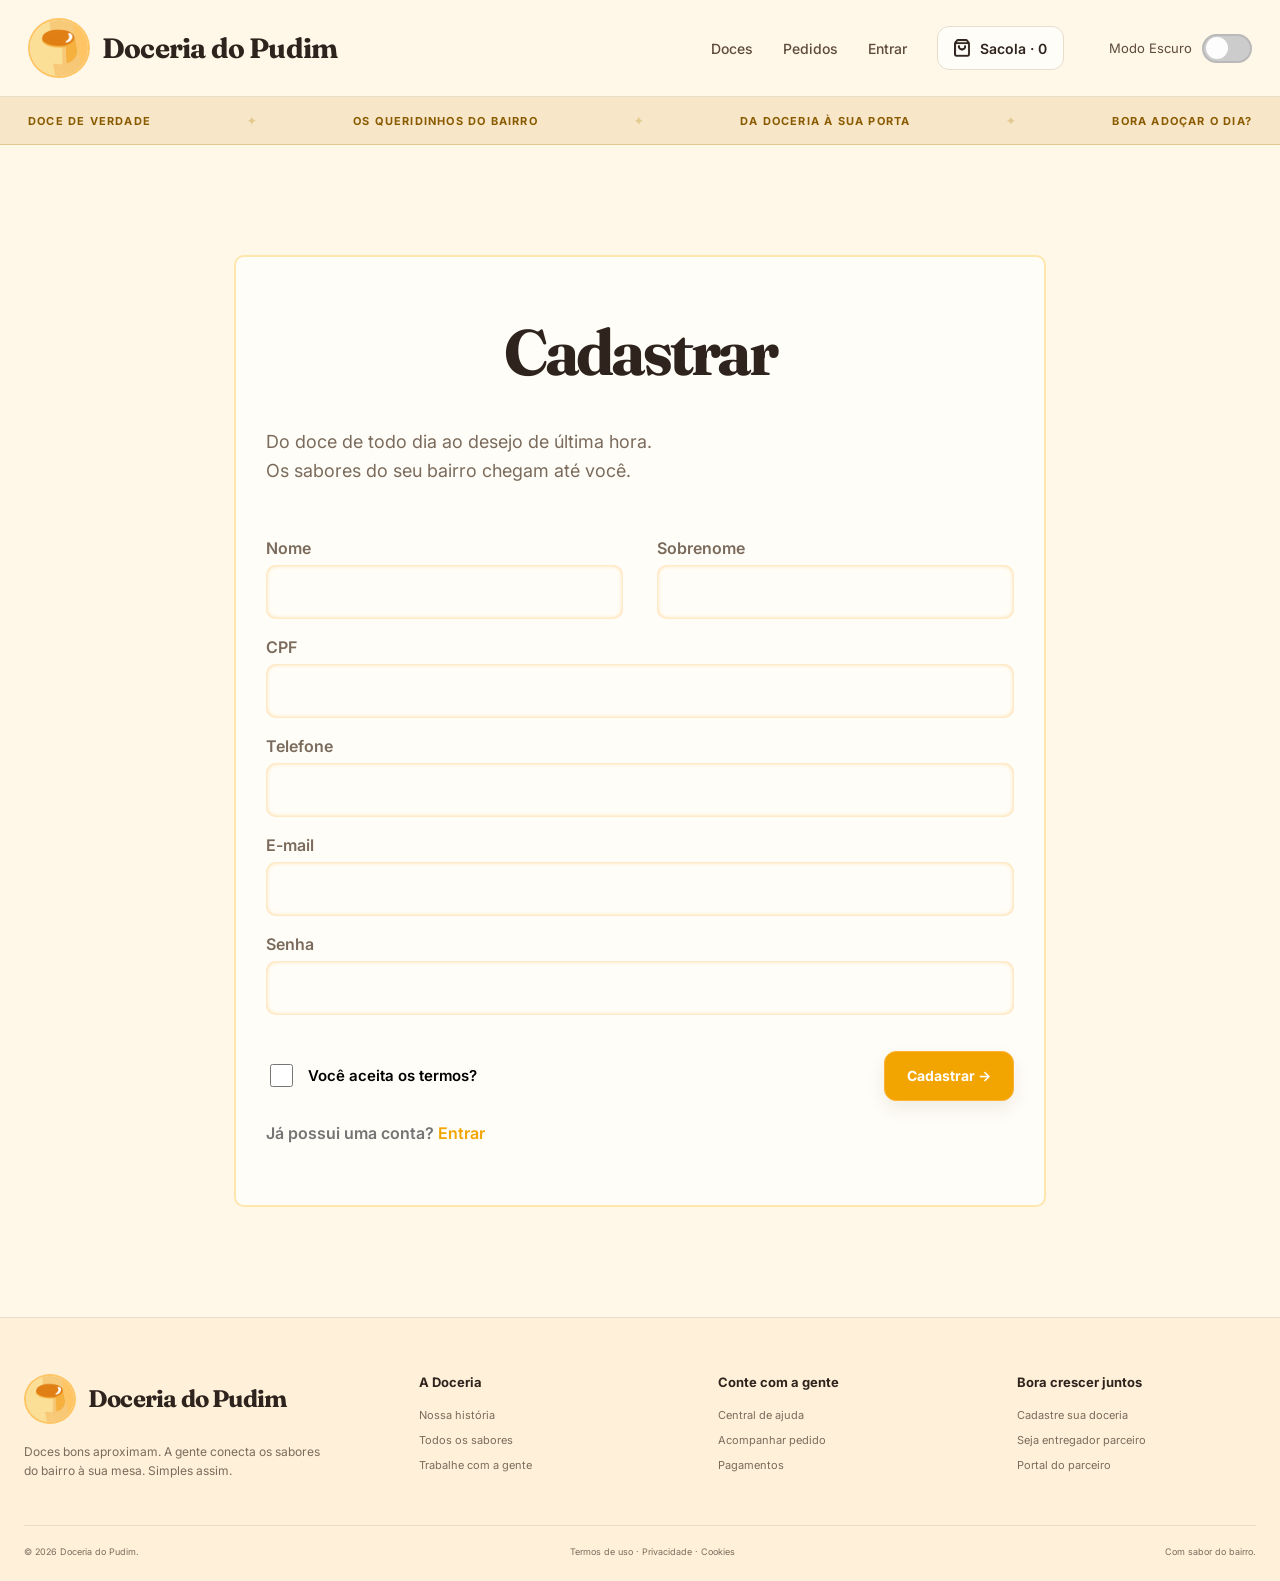
==== commit 650348df: "Add files via upload" ====
--- a/cadastro.html
+++ b/cadastro.html
@@ -3,35 +3,37 @@
 <head>
   <meta charset="UTF-8">
   <meta name="viewport" content="width=device-width, initial-scale=1.0">
-  <title>Cadastrar | Doceria do Exu</title>
+  <title>Cadastrar | Doceria do Pudim</title>
   <link rel="stylesheet" href="style.css">
   <script src="script.js" defer></script>
 </head>
 
 <body>
   <header class="header">
-    <a class="brand" href="index.html">
-      <span class="brand-logo">
-        <img src="Logo.png" alt="">
-      </span>
-      <span>Doceria do Exu</span>
+    <a href="index.html" class="brand">
+      <div class="brand-logo">
+        <img src="Logo.png" alt="Logo Doceria do Pudim">
+      </div>
+      Doceria do Pudim
     </a>
 
     <nav class="header-nav">
+      <a href="doces.html">Doces</a>
+      <a href="pedidos.html">Pedidos</a>
+      <a href="entrar.html">Entrar</a>
+      <a href="#" class="Sair" style="display: none;">Sair</a>
+
+      <a href="sacola.html" class="bag-button">
+        <div class="img"></div> Sacola · 0
+      </a>
+
       <div class="darkMode">
-        <p>Modo Escuro</p>
+        Modo Escuro
         <label class="btnDark">
           <input type="checkbox" id="btnDark">
-          <div class="bolinha"></div>
+          <span class="bolinha"></span>
         </label>
       </div>
-      <a href="doces.html">Doces</a>
-      <a href="entrar.html">Entrar</a>
-      <a class="Sair">Sair</a>
-      <a class="bag-button" href="sacola.html">
-        <div class="img"></div>
-        Sacola · 0
-      </a>
     </nav>
   </header>
 
@@ -46,7 +48,7 @@
   </div>
 
   <main class="auth-main">
-    <form class="auth-card" action="#" method="post">
+    <form class="auth-card">
       <h1>Cadastrar</h1>
 
       <p class="auth-description">
@@ -68,12 +70,12 @@
 
       <label>
         CPF
-        <input type="text" name="cpf" inputmode="numeric" required>
+        <input type="text" name="cpf" id="cpf" inputmode="numeric" required oninput=mascara_cpf() maxlength="14">
       </label>
 
       <label>
         Telefone
-        <input type="tel" name="telefone" required>
+        <input type="tel" name="telefone" id="telefone" required oninput=mascara_tel() maxlength="14">
       </label>
 
       <label>
@@ -110,7 +112,7 @@
           <span class="brand-logo">
             <img src="Logo.png" alt="">
           </span>
-          <span>Doceria do Exu</span>
+          <span>Doceria do Pudim</span>
         </a>
 
         <p>
@@ -142,7 +144,7 @@
     </div>
 
     <div class="footer-bottom container">
-      <span>© 2026 Doceria do Exu.</span>
+      <span>© 2026 Doceria do Pudim.</span>
       <span>Termos de uso · Privacidade · Cookies</span>
       <span>Com sabor do bairro.</span>
     </div>
--- a/style.css
+++ b/style.css
@@ -503,6 +503,7 @@
 .offer-card h2 {
   font-size: 30px;
   line-height: 1.05;
+  margin-bottom: 15px;
 }
 
 .offer-card button,
@@ -1831,7 +1832,7 @@
 
 .finalizar {
   width: 100%;
-  min-height: 56px;
+  min-height: 40px;
   margin-top: 28px;
   padding: 16px;
   background: var(--orange);
@@ -2230,4 +2231,274 @@
   .login-action {
     margin-top: 38px;
   }
-}+}
+
+/* =========================================================
+   PÁGINA DE PERFIL DO USUÁRIO (CLASSES EXCLUSIVAS)
+   ========================================================= */
+
+   .perfil-main {
+    padding-top: 40px;
+    padding-bottom: 80px;
+  }
+  
+  .perfil-topo {
+    margin-bottom: 32px;
+  }
+  
+  .perfil-selo {
+    display: inline-block;
+    margin-bottom: 8px;
+    color: var(--orange-dark);
+    font-size: 11px;
+    font-weight: 700;
+    letter-spacing: 1.8px;
+  }
+  
+  .perfil-topo h1 {
+    font-size: 44px;
+    line-height: 1.1;
+    letter-spacing: -1.5px;
+    margin-bottom: 8px;
+  }
+  
+  .perfil-topo p {
+    color: var(--text-secondary);
+    font-size: 15px;
+  }
+  
+  .perfil-grid {
+    display: grid;
+    grid-template-columns: 310px minmax(0, 1fr);
+    gap: 28px;
+    align-items: start;
+  }
+  
+  /* Coluna Esquerda (Sidebar) */
+  .perfil-sidebar {
+    padding: 32px 24px;
+    border: 1px solid var(--border);
+    border-radius: 24px;
+    background: var(--white);
+    display: flex;
+    flex-direction: column;
+    align-items: center;
+    text-align: center;
+  }
+  
+  .perfil-avatar {
+    width: 86px;
+    height: 86px;
+    border-radius: 50%;
+    background: var(--orange);
+    border: 3px solid var(--yellow-border);
+    color: #fff;
+    font-family: var(--title-font);
+    font-size: 30px;
+    font-weight: 700;
+    display: grid;
+    place-items: center;
+    margin-bottom: 16px;
+    text-transform: uppercase;
+  }
+  
+  .perfil-nome-completo {
+    font-size: 22px;
+    line-height: 1.2;
+    margin-bottom: 6px;
+  }
+  
+  .perfil-email-destaque {
+    color: var(--text-secondary);
+    font-size: 13px;
+    word-break: break-all;
+  }
+  
+  .perfil-status-badge {
+    margin-top: 16px;
+    padding: 6px 12px;
+    border-radius: 999px;
+    background: var(--background);
+    border: 1px solid var(--yellow-border);
+    color: var(--text-medium);
+    font-size: 11px;
+    font-weight: 600;
+    display: inline-flex;
+    align-items: center;
+    gap: 6px;
+  }
+  
+  .ponto-verde {
+    width: 8px;
+    height: 8px;
+    border-radius: 50%;
+    background: var(--green);
+  }
+  
+  .perfil-menu-lateral {
+    width: 100%;
+    margin-top: 24px;
+    padding-top: 20px;
+    border-top: 1px solid var(--border);
+    display: flex;
+    flex-direction: column;
+    gap: 8px;
+    text-align: left;
+  }
+  
+  .perfil-menu-lateral a {
+    padding: 12px 14px;
+    border-radius: 12px;
+    font-size: 13px;
+    font-weight: 600;
+    color: var(--text-medium);
+  }
+  
+  .perfil-menu-lateral a:hover {
+    background: var(--background);
+  }
+  
+  .perfil-menu-lateral a.ativo {
+    background: var(--benefit-background);
+    color: var(--orange-text);
+  }
+  
+  .perfil-btn-sair {
+    width: 100%;
+    margin-top: 20px;
+    min-height: 44px;
+    border-radius: 12px;
+    border: 1px solid var(--red);
+    background: transparent;
+    color: var(--red);
+    font-size: 13px;
+    font-weight: 700;
+  }
+  
+  .perfil-btn-sair:hover {
+    background: var(--red);
+    color: #fff;
+  }
+  
+  /* Coluna Direita (Cartão de Dados) */
+  .perfil-card {
+    padding: 32px;
+    border: 1px solid var(--border);
+    border-radius: 24px;
+    background: var(--white);
+  }
+  
+  .perfil-card-header {
+    padding-bottom: 20px;
+    margin-bottom: 24px;
+    border-bottom: 1px solid var(--border);
+    display: flex;
+    align-items: center;
+    justify-content: space-between;
+    gap: 16px;
+  }
+  
+  .perfil-card-header h3 {
+    font-family: var(--title-font);
+    font-size: 24px;
+    margin-bottom: 4px;
+  }
+  
+  .perfil-card-header small {
+    color: var(--text-secondary);
+    font-size: 12px;
+  }
+  
+  .perfil-tag-seguro {
+    padding: 6px 12px;
+    border-radius: 999px;
+    background: #edf5ec;
+    color: var(--green);
+    font-size: 11px;
+    font-weight: 700;
+    white-space: nowrap;
+  }
+  
+  .perfil-dados-lista {
+    display: grid;
+    grid-template-columns: 1fr 1fr;
+    gap: 20px;
+  }
+  
+  .perfil-campo {
+    display: flex;
+    flex-direction: column;
+    gap: 8px;
+  }
+  
+  .perfil-campo-largo {
+    grid-column: 1 / -1;
+  }
+  
+  .perfil-campo label {
+    font-size: 12px;
+    font-weight: 700;
+    color: var(--text-secondary);
+    text-transform: uppercase;
+    letter-spacing: 0.6px;
+  }
+  
+  .perfil-campo input {
+    height: 50px;
+    padding: 0 16px;
+    border: 1px solid var(--border);
+    border-radius: 12px;
+    background: var(--background-light);
+    color: var(--text);
+    font-size: 15px;
+    font-weight: 500;
+  }
+  
+  .perfil-rodape-acoes {
+    margin-top: 32px;
+    padding-top: 24px;
+    border-top: 1px solid var(--border);
+    display: flex;
+    align-items: center;
+    justify-content: space-between;
+    gap: 20px;
+  }
+  
+  .perfil-aviso {
+    color: var(--text-secondary);
+    font-size: 12px;
+    max-width: 360px;
+    line-height: 1.5;
+  }
+  
+  /* Responsividade do Perfil */
+  @media (max-width: 900px) {
+    .perfil-grid {
+      grid-template-columns: 1fr;
+    }
+  }
+  
+  @media (max-width: 600px) {
+    .perfil-topo h1 {
+      font-size: 34px;
+    }
+  
+    .perfil-card {
+      padding: 22px;
+    }
+  
+    .perfil-dados-lista {
+      grid-template-columns: 1fr;
+    }
+  
+    .perfil-card-header,
+    .perfil-rodape-acoes {
+      flex-direction: column;
+      align-items: flex-start;
+    }
+  
+    .perfil-rodape-acoes .primary-button {
+      width: 100%;
+    }
+  }
+  
